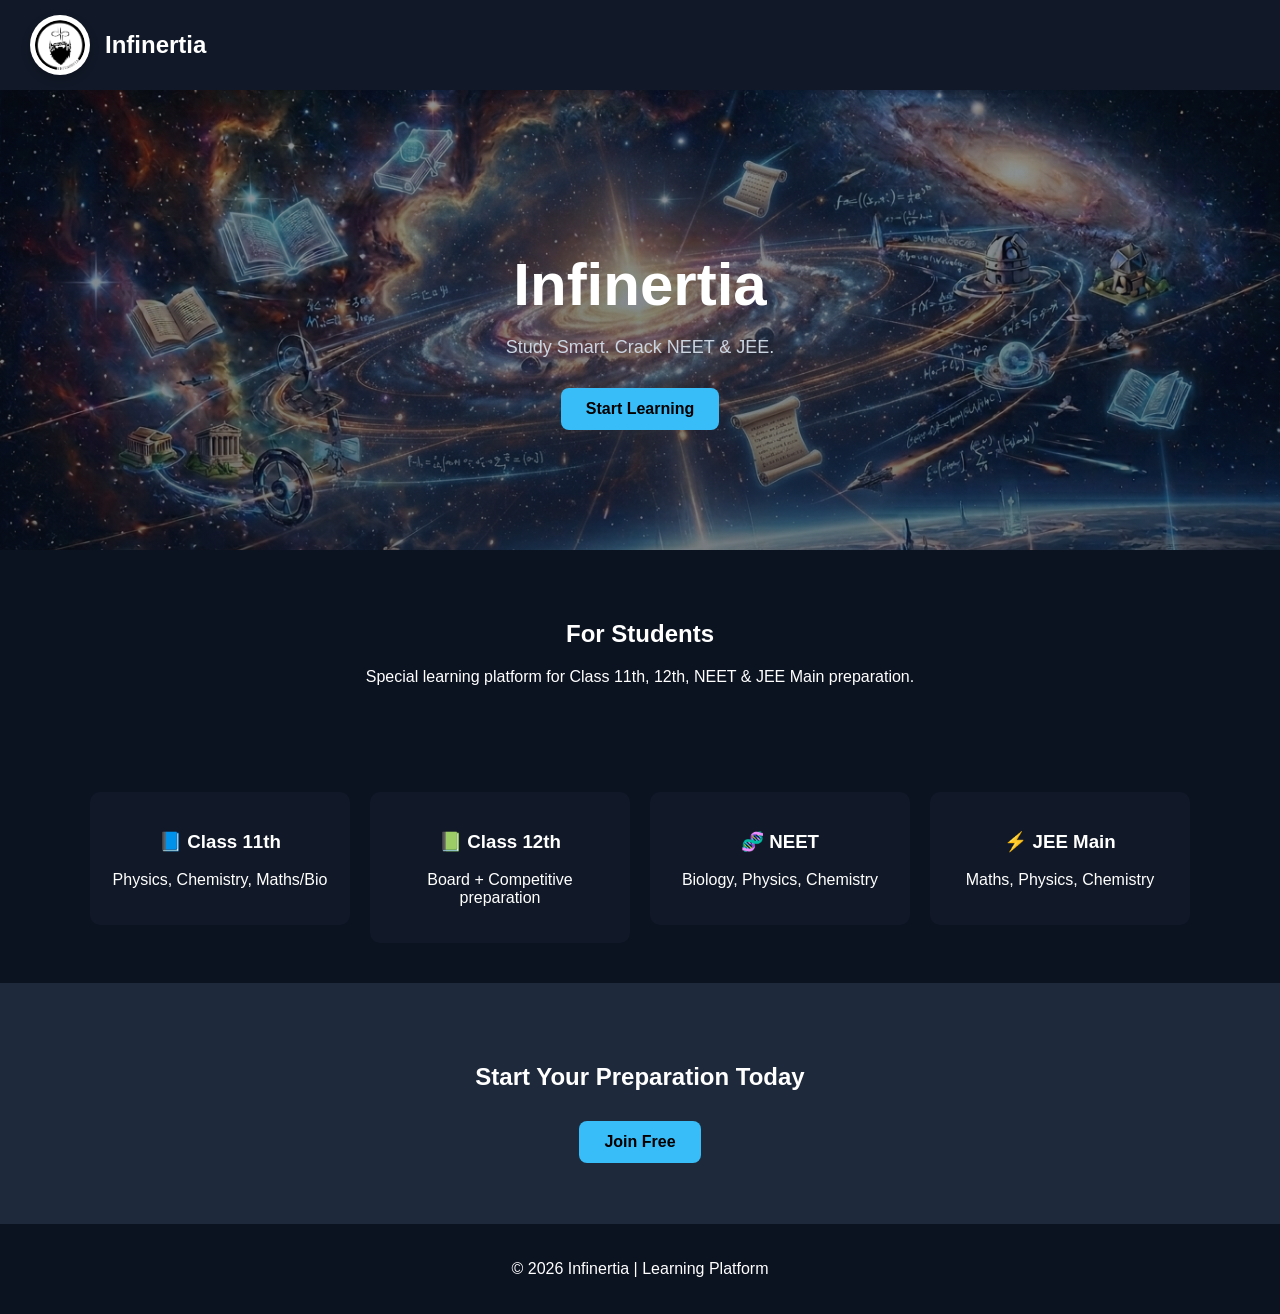
==== index.html @ f2578e1e "logo on website Update index.html" ====
<!DOCTYPE html>
<html lang="en">
<head>
    <meta charset="UTF-8">
    <meta name="viewport" content="width=device-width, initial-scale=1.0">
    <title>Infinertia - Learning Platform</title>
    <link rel="stylesheet" href="style.css">
    <meta property="og:title" content="Infinertia - Learning Platform">
    <meta property="og:description" content="Learn and grow with us">
    <meta property="og:image" content="https://Infinertia.in/preview.PNG">
    <meta property="og:url" content="https://Infinertia.in">
    <meta property="og:type" content="website">
</head>
    
<body>

<header class="header">
    <img src="logo.png" class="logo" alt="Infinertia Logo">
    <h1>Infinertia</h1>
</header>
  
<header class="hero">
    <h1>Infinertia</h1>
    <p>Study Smart. Crack NEET & JEE.</p>
    <a href="#courses" class="btn">Start Learning</a>
</header>

<section class="about">
    <h2>For Students</h2>
    <p>Special learning platform for Class 11th, 12th, NEET & JEE Main preparation.</p>
</section>

<section id="courses" class="grid">
    <a href="/class11/" style="text-decoration: none; color: inherit;">
        <div class="card">
            <h3>📘 Class 11th</h3>
            <p>Physics, Chemistry, Maths/Bio</p>
        </div>
    </a>

    <a href="/class12/" style="text-decoration: none; color: inherit;">
        <div class="card">
            <h3>📗 Class 12th</h3>
            <p>Board + Competitive preparation</p>
        </div>
    </a>

    <a href="/neet/" style="text-decoration: none; color: inherit;">
        <div class="card">
            <h3>🧬 NEET</h3>
            <p>Biology, Physics, Chemistry</p>
        </div>
    </a>

    <a href="/jee/" style="text-decoration: none; color: inherit;">
        <div class="card">
            <h3>⚡ JEE Main</h3>
            <p>Maths, Physics, Chemistry</p>
        </div>
    </a>
</section>
    
<section class="cta">
    <h2>Start Your Preparation Today</h2>
    <a class="btn" href="https://t.me/infinertia" target="_blank">Join Free</a>
</section>

<footer>
    <p>© 2026 Infinertia | Learning Platform</p>
</footer>

</body>
</html>
---- style.css ----
body {
    margin: 0;
    font-family: Arial, sans-serif;
    background: #0b1220;
    color: white;
}

.header {
    display: flex;
    align-items: center;  
    justify-content: flex-start;
    gap: 15px;            
    padding: 15px 30px;
    background: #111827;
}

.header h1 {
    margin: 0;
    font-size: 24px;
}

.logo {
    width: 50px;
    height: 50px;
    background: white;      
    padding: 5px;             
    border-radius: 50%;       
    object-fit: contain;      
    box-shadow: 0px 4px 10px rgba(0, 0, 0, 0.2); 
}

.hero {
    text-align: center;
    padding: 120px 20px;
    background: linear-gradient(rgba(11, 18, 32, 0.45), rgba(11, 18, 32, 0.55)), url('hero-bg.png');
    background-size: cover;
    background-position: center;
    background-repeat: no-repeat; 
}

.hero h1 {
    font-size: 60px;
    margin-bottom: 10px;
}

.hero p {
    color: #cbd5e1;
    font-size: 18px;
    margin-bottom: 20px;
}

.btn {
    display: inline-block;
    padding: 12px 25px;
    background: #38bdf8;
    color: black;
    border-radius: 8px;
    text-decoration: none;
    margin-top: 10px;
    font-weight: bold;
    transition: 0.2s;
}

.btn:hover {
    background: #0ea5e9;
    transform: translateY(-2px);
}

.about {
    text-align: center;
    padding: 50px 20px;
}

.grid {
    display: flex;
    justify-content: center;
    gap: 20px;
    flex-wrap: wrap;
    padding: 40px;
}

.card {
    background: #111827;
    padding: 20px;
    width: 220px;
    border-radius: 10px;
    text-align: center;
    transition: 0.3s;
}

.card:hover {
    transform: scale(1.05);
}

.cta {
    text-align: center;
    padding: 60px;
    background: #1e293b;
}

footer {
    text-align: center;
    padding: 20px;
    background: #0b1220;
    border-top: 1px solid #1e293b;
}
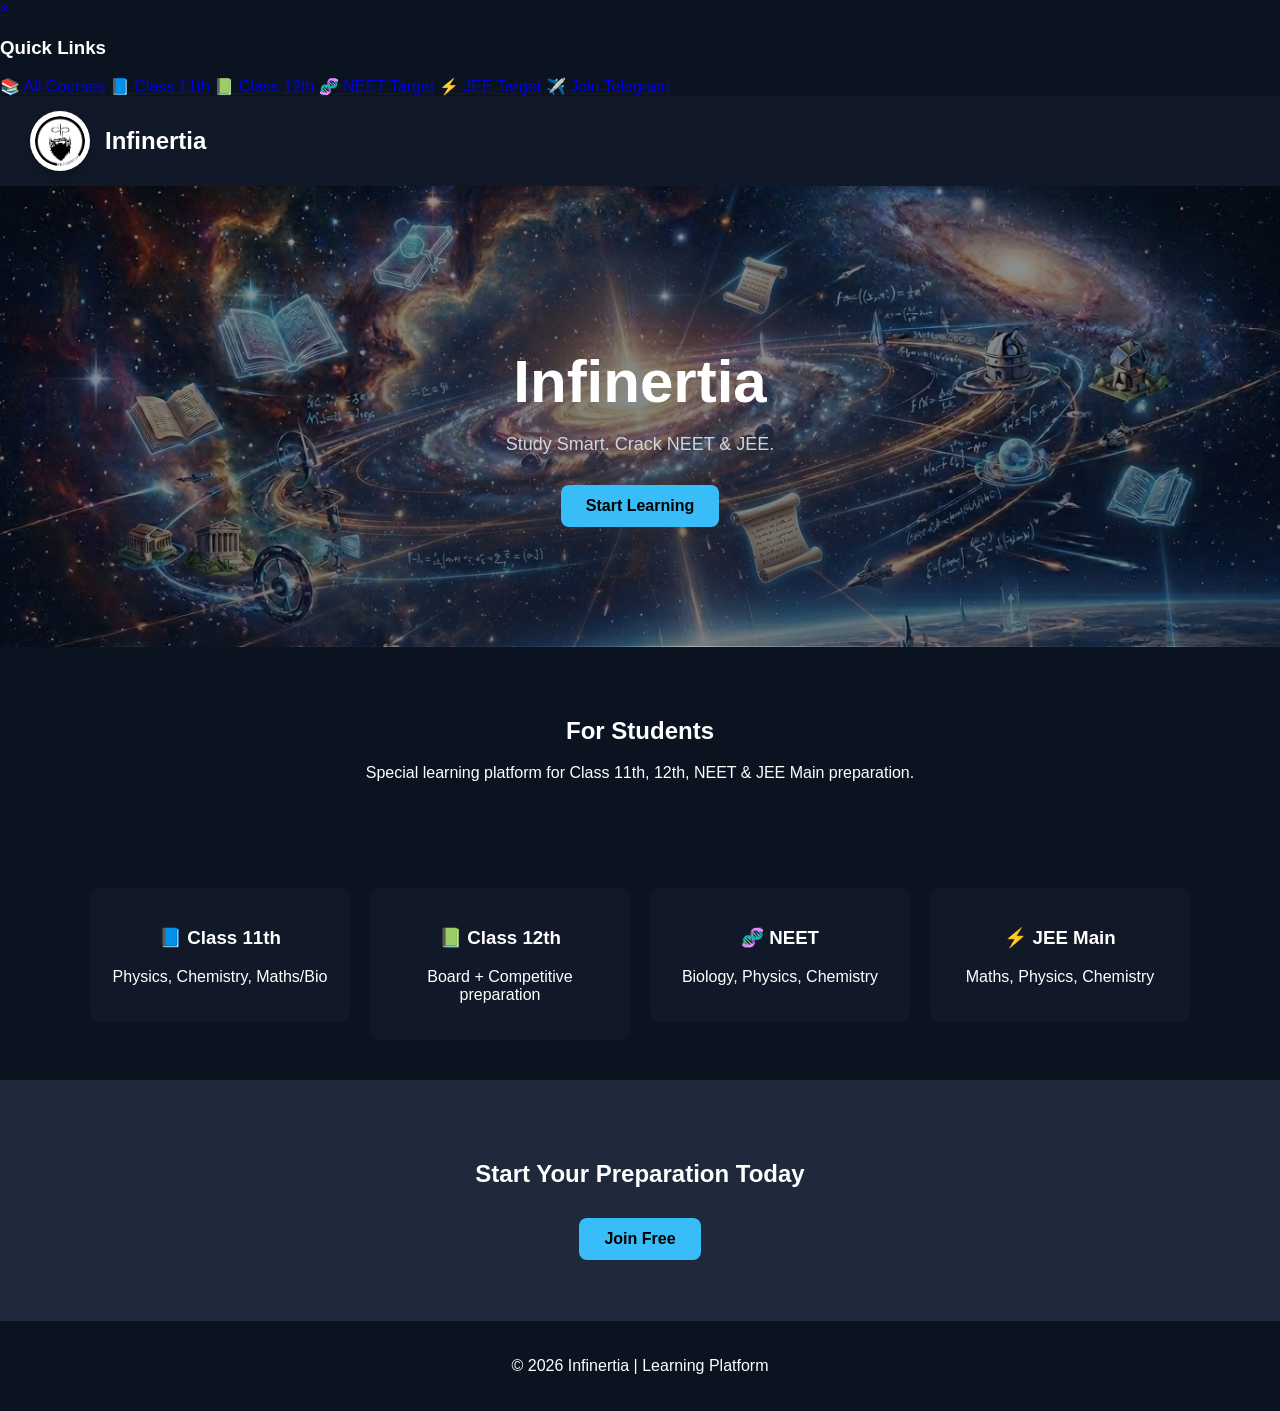
==== commit 0df52577: "Update index.html" ====
--- a/index.html
+++ b/index.html
@@ -7,10 +7,27 @@
     <link rel="stylesheet" href="style.css">
     <meta property="og:title" content="Infinertia - Learning Platform">
     <meta property="og:description" content="Learn and grow with us">
-    <meta property="og:image" content="https://Infinertia.in/preview.PNG">
+    <meta property="og:image" content="https://Infinertia.in/preview.JPEG">
     <meta property="og:url" content="https://Infinertia.in">
     <meta property="og:type" content="website">
 </head>
+
+<div class="kebab-menu" onclick="toggleMenu()">
+    <div class="dot"></div>
+    <div class="dot"></div>
+    <div class="dot"></div>
+</div>
+
+<div id="sideNav" class="sidenav">
+    <a href="javascript:void(0)" class="closebtn" onclick="toggleMenu()">&times;</a>
+    <h3 class="menu-title">Quick Links</h3>
+    <a href="#courses">📚 All Courses</a>
+    <a href="/class11/">📘 Class 11th</a>
+    <a href="/class12/">📗 Class 12th</a>
+    <a href="/neet/">🧬 NEET Target</a>
+    <a href="/jee/">⚡ JEE Target</a>
+    <a href="https://t.me/infinertia" target="_blank">✈️ Join Telegram</a>
+</div>
     
 <body>
 
@@ -68,6 +85,17 @@
 <footer>
     <p>© 2026 Infinertia | Learning Platform</p>
 </footer>
-
+    
+<script>
+function toggleMenu() {
+    var sideNav = document.getElementById("sideNav");
+    if (sideNav.style.width === "280px") {
+        sideNav.style.width = "0";
+    } else {
+        sideNav.style.width = "280px";
+    }
+}
+</script>
+    
 </body>
 </html>
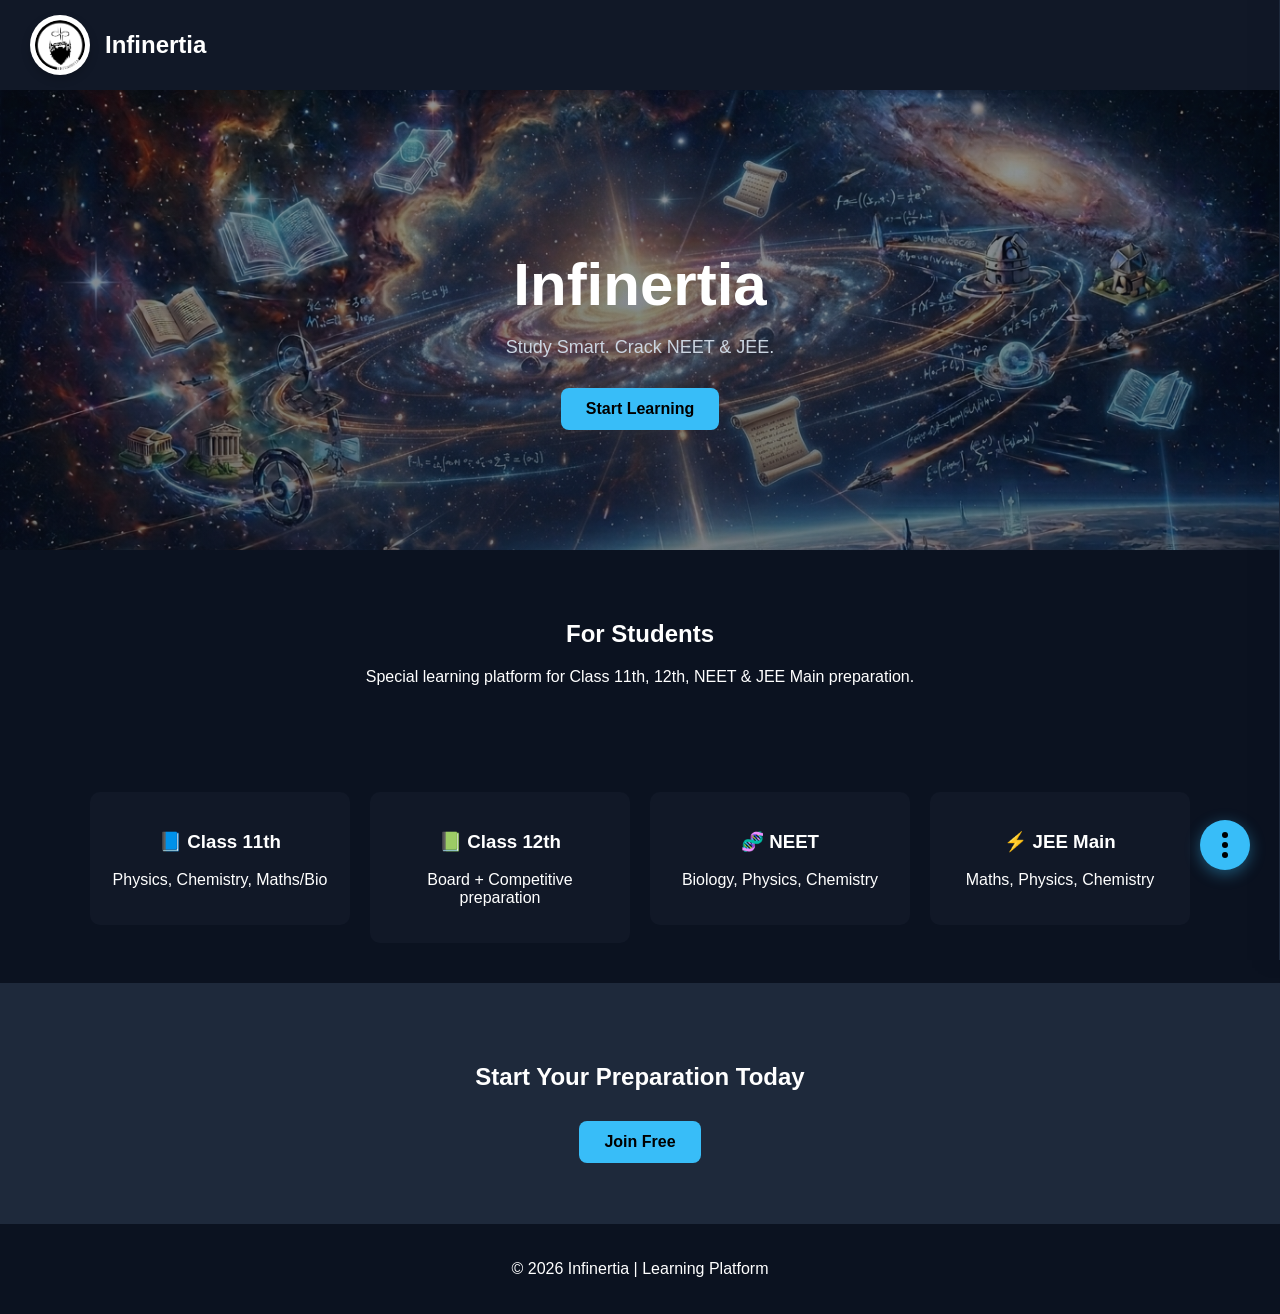
==== commit 3a25bb64: "Update index.html" ====
--- a/index.html
+++ b/index.html
@@ -11,23 +11,6 @@
     <meta property="og:url" content="https://Infinertia.in">
     <meta property="og:type" content="website">
 </head>
-
-<div class="kebab-menu" onclick="toggleMenu()">
-    <div class="dot"></div>
-    <div class="dot"></div>
-    <div class="dot"></div>
-</div>
-
-<div id="sideNav" class="sidenav">
-    <a href="javascript:void(0)" class="closebtn" onclick="toggleMenu()">&times;</a>
-    <h3 class="menu-title">Quick Links</h3>
-    <a href="#courses">📚 All Courses</a>
-    <a href="/class11/">📘 Class 11th</a>
-    <a href="/class12/">📗 Class 12th</a>
-    <a href="/neet/">🧬 NEET Target</a>
-    <a href="/jee/">⚡ JEE Target</a>
-    <a href="https://t.me/infinertia" target="_blank">✈️ Join Telegram</a>
-</div>
     
 <body>
 
@@ -86,6 +69,23 @@
     <p>© 2026 Infinertia | Learning Platform</p>
 </footer>
     
+    <div class="kebab-menu" onclick="toggleMenu()">
+    <div class="dot"></div>
+    <div class="dot"></div>
+    <div class="dot"></div>
+</div>
+
+<div id="sideNav" class="sidenav">
+    <a href="javascript:void(0)" class="closebtn" onclick="toggleMenu()">&times;</a>
+    <h3 class="menu-title">Quick Links</h3>
+    <a href="#courses">📚 All Courses</a>
+    <a href="/class11/">📘 Class 11th</a>
+    <a href="/class12/">📗 Class 12th</a>
+    <a href="/neet/">🧬 NEET Target</a>
+    <a href="/jee/">⚡ JEE Target</a>
+    <a href="https://t.me/infinertia" target="_blank">✈️ Join Telegram</a>
+</div>
+    
 <script>
 function toggleMenu() {
     var sideNav = document.getElementById("sideNav");
--- a/style.css
+++ b/style.css
@@ -104,3 +104,88 @@
     background: #0b1220;
     border-top: 1px solid #1e293b;
 }
+
+.kebab-menu {
+    position: fixed;
+    bottom: 30px; /* Screen ke niche se spacing */
+    right: 30px;  /* Screen ke right se spacing */
+    z-index: 2000;
+    cursor: pointer;
+    background: #38bdf8; /* Aapke button ka blue color */
+    width: 50px;
+    height: 50px;
+    border-radius: 50%;
+    display: flex;
+    flex-direction: column;
+    justify-content: center;
+    align-items: center;
+    gap: 4px;
+    box-shadow: 0px 4px 15px rgba(56, 189, 248, 0.4);
+    transition: 0.3s;
+}
+
+.kebab-menu:hover {
+    transform: scale(1.1);
+    background: #0ea5e9;
+}
+
+/* Dots inside the button */
+.kebab-menu .dot {
+    width: 6px;
+    height: 6px;
+    background-color: #000000; /* Dark dots blue background par sahi dikhenge */
+    border-radius: 50%;
+}
+
+/* Side Navigation Panel Styling */
+.sidenav {
+    height: 100%;
+    width: 0; 
+    position: fixed;
+    z-index: 2001;
+    top: 0;
+    right: 0;
+    background-color: #111827; /* Aapke card aur header se matched background */
+    overflow-x: hidden;
+    transition: 0.4s ease;
+    padding-top: 60px;
+    box-shadow: -5px 0px 25px rgba(0,0,0,0.5);
+    border-left: 1px solid #1e293b;
+}
+
+.menu-title {
+    color: #38bdf8;
+    padding-left: 32px;
+    font-size: 20px;
+    margin-bottom: 25px;
+}
+
+/* Side Menu Links */
+.sidenav a {
+    padding: 15px 15px 15px 32px;
+    text-decoration: none;
+    font-size: 18px;
+    color: #cbd5e1;
+    display: block;
+    transition: 0.2s;
+}
+
+/* Hover effect on menu links */
+.sidenav a:hover {
+    color: white;
+    background-color: #1e293b;
+    padding-left: 40px; /* Slight push effect */
+}
+
+/* Close button 'X' */
+.sidenav .closebtn {
+    position: absolute;
+    top: 15px;
+    right: 20px;
+    font-size: 36px;
+    color: #cbd5e1;
+}
+
+.sidenav .closebtn:hover {
+    color: #38bdf8;
+}
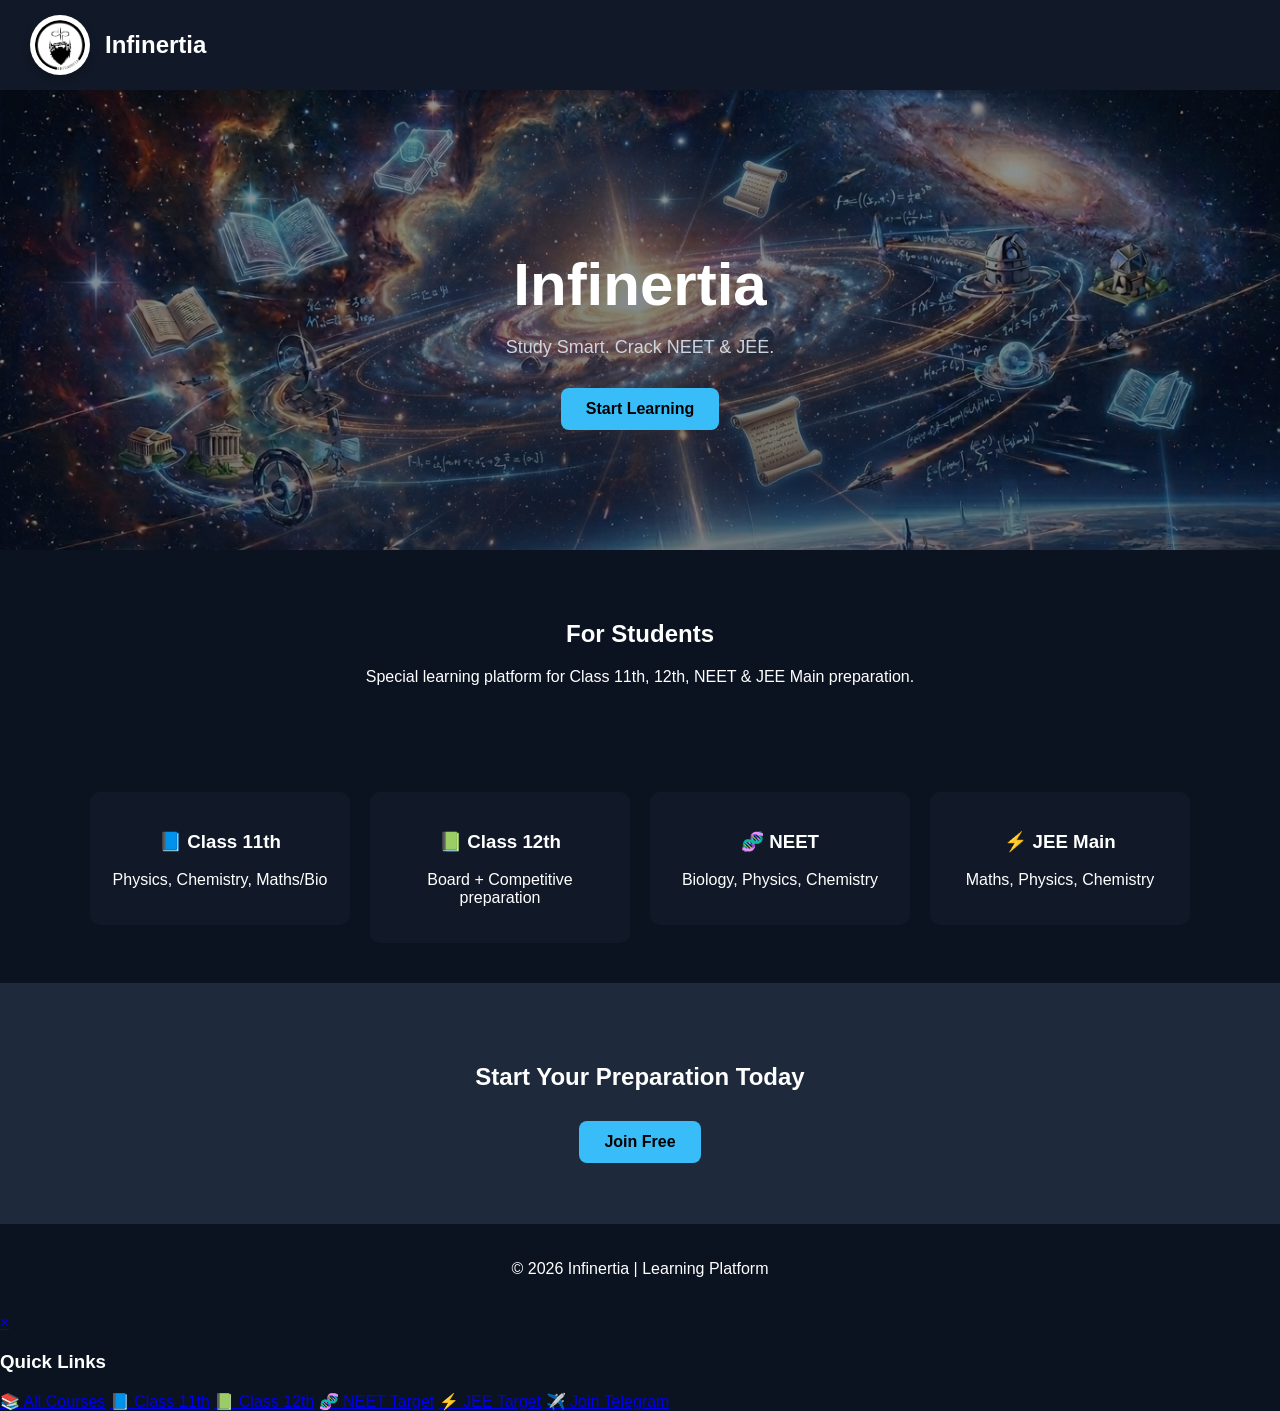
==== commit 6784d460: "Update index.html" ====
--- a/index.html
+++ b/index.html
@@ -69,6 +69,7 @@
     <p>© 2026 Infinertia | Learning Platform</p>
 </footer>
     
+</div>
     <div class="kebab-menu" onclick="toggleMenu()">
     <div class="dot"></div>
     <div class="dot"></div>
--- a/style.css
+++ b/style.css
@@ -105,87 +105,4 @@
     border-top: 1px solid #1e293b;
 }
 
-.kebab-menu {
-    position: fixed;
-    bottom: 30px; /* Screen ke niche se spacing */
-    right: 30px;  /* Screen ke right se spacing */
-    z-index: 2000;
-    cursor: pointer;
-    background: #38bdf8; /* Aapke button ka blue color */
-    width: 50px;
-    height: 50px;
-    border-radius: 50%;
-    display: flex;
-    flex-direction: column;
-    justify-content: center;
-    align-items: center;
-    gap: 4px;
-    box-shadow: 0px 4px 15px rgba(56, 189, 248, 0.4);
-    transition: 0.3s;
-}
 
-.kebab-menu:hover {
-    transform: scale(1.1);
-    background: #0ea5e9;
-}
-
-/* Dots inside the button */
-.kebab-menu .dot {
-    width: 6px;
-    height: 6px;
-    background-color: #000000; /* Dark dots blue background par sahi dikhenge */
-    border-radius: 50%;
-}
-
-/* Side Navigation Panel Styling */
-.sidenav {
-    height: 100%;
-    width: 0; 
-    position: fixed;
-    z-index: 2001;
-    top: 0;
-    right: 0;
-    background-color: #111827; /* Aapke card aur header se matched background */
-    overflow-x: hidden;
-    transition: 0.4s ease;
-    padding-top: 60px;
-    box-shadow: -5px 0px 25px rgba(0,0,0,0.5);
-    border-left: 1px solid #1e293b;
-}
-
-.menu-title {
-    color: #38bdf8;
-    padding-left: 32px;
-    font-size: 20px;
-    margin-bottom: 25px;
-}
-
-/* Side Menu Links */
-.sidenav a {
-    padding: 15px 15px 15px 32px;
-    text-decoration: none;
-    font-size: 18px;
-    color: #cbd5e1;
-    display: block;
-    transition: 0.2s;
-}
-
-/* Hover effect on menu links */
-.sidenav a:hover {
-    color: white;
-    background-color: #1e293b;
-    padding-left: 40px; /* Slight push effect */
-}
-
-/* Close button 'X' */
-.sidenav .closebtn {
-    position: absolute;
-    top: 15px;
-    right: 20px;
-    font-size: 36px;
-    color: #cbd5e1;
-}
-
-.sidenav .closebtn:hover {
-    color: #38bdf8;
-}
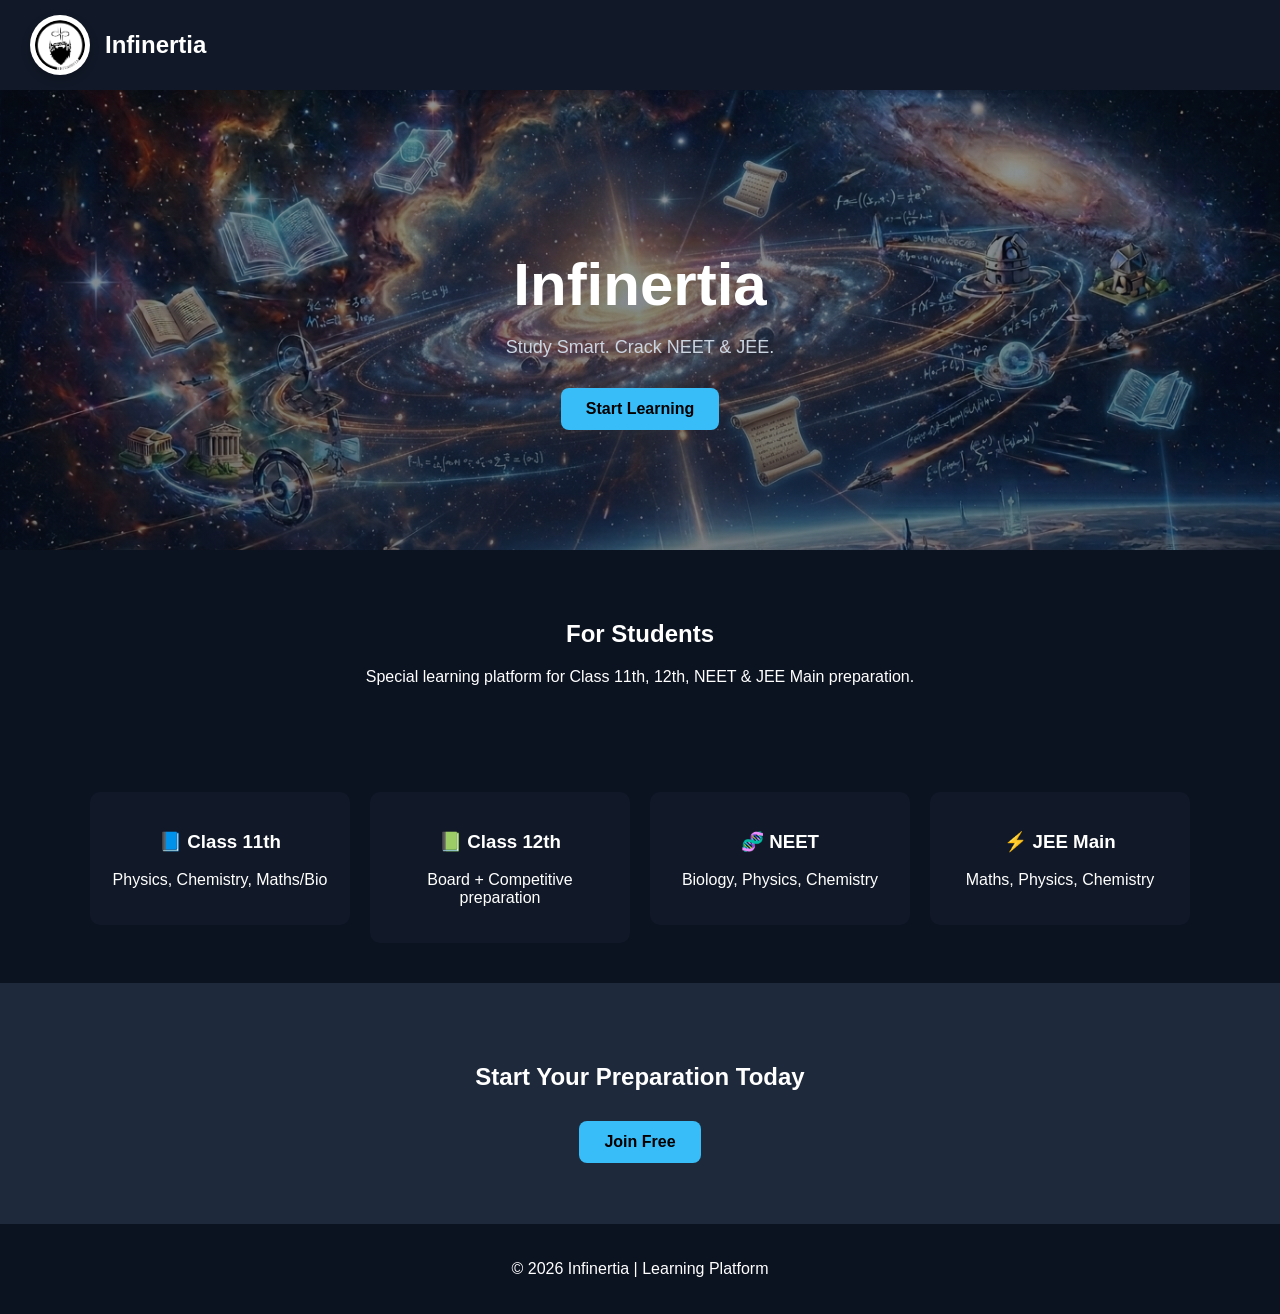
==== commit bb97c749: "Update index.html" ====
--- a/index.html
+++ b/index.html
@@ -68,35 +68,6 @@
 <footer>
     <p>© 2026 Infinertia | Learning Platform</p>
 </footer>
-    
-</div>
-    <div class="kebab-menu" onclick="toggleMenu()">
-    <div class="dot"></div>
-    <div class="dot"></div>
-    <div class="dot"></div>
-</div>
-
-<div id="sideNav" class="sidenav">
-    <a href="javascript:void(0)" class="closebtn" onclick="toggleMenu()">&times;</a>
-    <h3 class="menu-title">Quick Links</h3>
-    <a href="#courses">📚 All Courses</a>
-    <a href="/class11/">📘 Class 11th</a>
-    <a href="/class12/">📗 Class 12th</a>
-    <a href="/neet/">🧬 NEET Target</a>
-    <a href="/jee/">⚡ JEE Target</a>
-    <a href="https://t.me/infinertia" target="_blank">✈️ Join Telegram</a>
-</div>
-    
-<script>
-function toggleMenu() {
-    var sideNav = document.getElementById("sideNav");
-    if (sideNav.style.width === "280px") {
-        sideNav.style.width = "0";
-    } else {
-        sideNav.style.width = "280px";
-    }
-}
-</script>
-    
+      
 </body>
 </html>
--- a/style.css
+++ b/style.css
@@ -105,4 +105,3 @@
     border-top: 1px solid #1e293b;
 }
 
-
